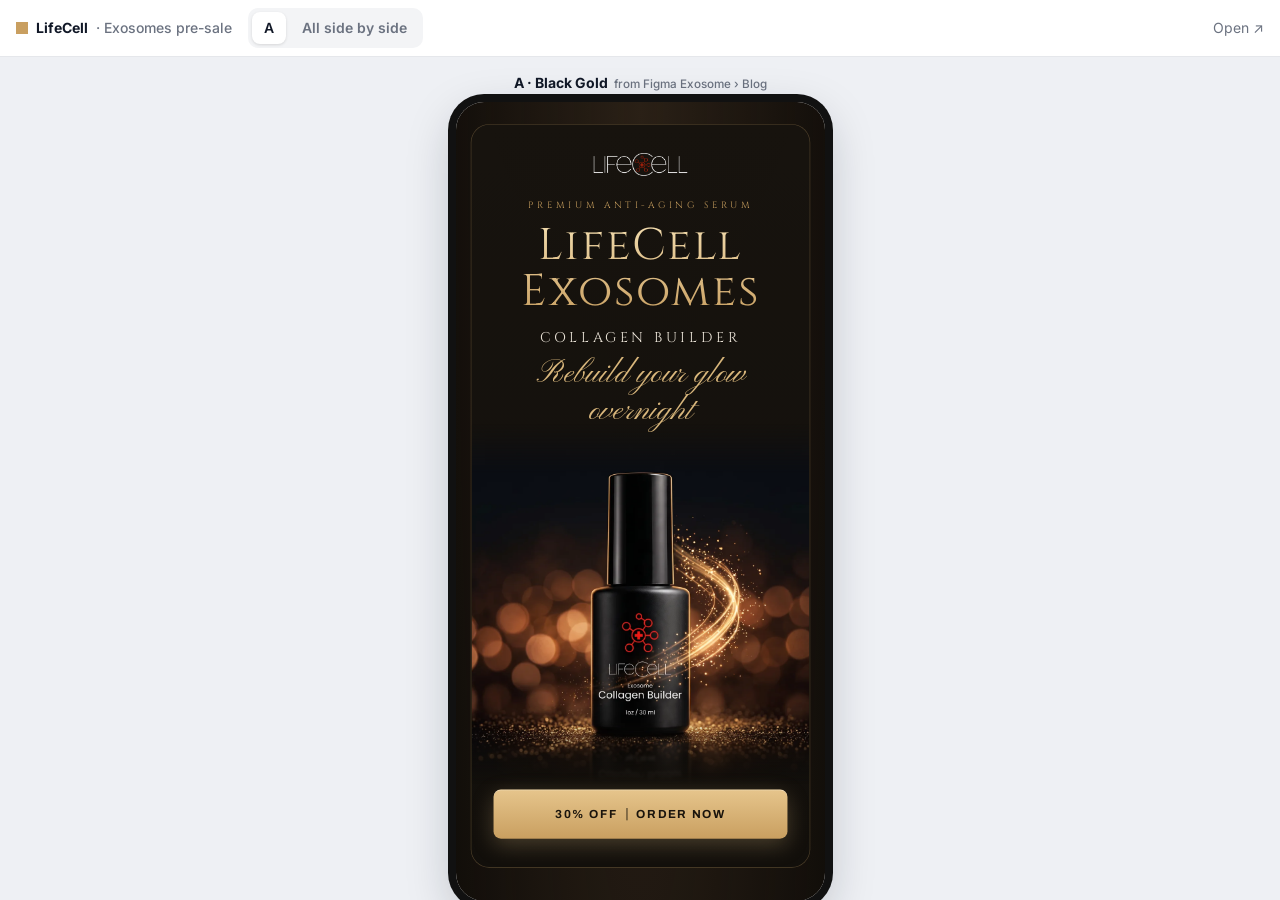
==== exosome/index.html @ 0a2d327c "Add Exosome pre-sale page (A · Black Gold) Co-Authored-By: Claude Opus 5.5 <noreply@anthropic.com>" ====
<!doctype html>
<html lang="en">
<head>
<meta charset="utf-8">
<meta name="viewport" content="width=device-width, initial-scale=1">
<meta name="robots" content="noindex, nofollow">
<title>LifeCell · Exosomes pre-sale</title>
<link rel="preconnect" href="https://fonts.googleapis.com"><link rel="preconnect" href="https://fonts.gstatic.com" crossorigin>
<link href="https://fonts.googleapis.com/css2?family=Inter:wght@400;500;600;700&display=swap" rel="stylesheet">
<style>
  :root { --bg: #EEF0F4; --bar: #FFFFFF; --ink: #111827; --muted: #6B7280; --line: #E5E7EB; --acc: #C99F60; }
  * { box-sizing: border-box; margin: 0; padding: 0; }
  html, body { height: 100%; }
  body { background: var(--bg); color: var(--ink); font: 14px/20px 'Inter', system-ui, sans-serif; display: flex; flex-direction: column; overflow: hidden; }
  .bar { flex: none; display: flex; align-items: center; gap: 16px; padding: 8px 16px; background: var(--bar); border-bottom: 1px solid var(--line); flex-wrap: wrap; }
  .brand { display: flex; align-items: center; gap: 8px; font-weight: 700; white-space: nowrap; }
  .brand i { width: 12px; height: 12px; background: var(--acc); display: inline-block; }
  .brand span { color: var(--muted); font-weight: 500; }
  .seg { display: inline-flex; background: #F3F4F6; border-radius: 10px; padding: 4px; gap: 4px; }
  .seg button { border: 0; background: transparent; padding: 6px 12px; border-radius: 8px; font: inherit; font-weight: 600; color: var(--muted); cursor: pointer; white-space: nowrap; }
  .seg button[aria-pressed="true"] { background: #FFFFFF; color: var(--ink); box-shadow: 0 1px 3px rgba(0,0,0,.12); }
  .spacer { flex: 1; }
  .tool { display: inline-flex; align-items: center; gap: 6px; color: var(--muted); font-weight: 600; text-decoration: none; cursor: pointer; background: none; border: 0; font: inherit; }
  .tool:hover { color: var(--ink); }
  .tool input { accent-color: var(--ink); }
  .stage { flex: 1; min-height: 0; display: flex; justify-content: center; align-items: stretch; gap: 24px; padding: 16px; overflow-x: auto; }
  .col { flex: none; display: flex; flex-direction: column; align-items: center; gap: 8px; min-height: 0; }
  .col .label { font-weight: 700; color: var(--ink); white-space: nowrap; }
  .col .label small { color: var(--muted); font-weight: 500; margin-left: 6px; }
  .phone { flex: 1; min-height: 0; position: relative; overflow: hidden; border-radius: 28px; background: #000; box-shadow: 0 0 0 8px #111, 0 16px 48px rgba(17,24,39,.25); }
  .phone iframe { position: absolute; left: 0; top: 0; width: 600px; border: 0; transform-origin: 0 0; background: #fff; }
  .note { position: fixed; left: 50%; bottom: 12px; transform: translateX(-50%); background: rgba(17,24,39,.88); color: #fff; padding: 6px 12px; border-radius: 8px; font-size: 12px; opacity: 0; transition: opacity .2s; pointer-events: none; }
  .note.show { opacity: 1; }
  @media (max-width: 700px) {
    .bar { gap: 8px; padding: 8px; }
    .brand span, .hide-sm { display: none; }
    .stage { padding: 0; gap: 0; }
    .phone { border-radius: 0; box-shadow: none; }
    .col .label { display: none; }
  }
</style>
</head>
<body>
<div class="bar">
  <div class="brand"><i></i>LifeCell <span>· Exosomes pre-sale</span></div>
  <div class="seg" id="seg"></div>
  <div class="spacer"></div>
  <label class="tool hide-sm" id="syncWrap" title="Scroll all designs together"><input type="checkbox" id="sync" checked> Sync scroll</label>
  <a class="tool" id="open" href="a/" target="_blank" rel="noopener">Open ↗</a>
</div>
<div class="stage" id="stage"></div>
<div class="note" id="note"></div>
<script>
const DESIGNS = [
  { id: 'a', name: 'A · Black Gold', desc: 'from Figma Exosome › Blog' },
];
const seg = document.getElementById('seg'), stage = document.getElementById('stage');
const small = () => window.matchMedia('(max-width: 700px)').matches;
const views = [...DESIGNS.map(d => ({ id: d.id, label: d.id.toUpperCase() })), { id: 'all', label: 'All side by side' }];
views.forEach(v => { const b = document.createElement('button'); b.textContent = v.label; b.dataset.id = v.id; b.onclick = () => { location.hash = v.id; }; seg.appendChild(b); });

let frames = [], syncing = false;
// below 700 px there is room for one phone only: the side-by-side view is not offered there
const available = () => views.filter(v => !(v.id === 'all' && small()));
let lastSingle = 'a';
function current() {
  const h = location.hash.slice(1);
  if (h === 'all' && small()) return lastSingle;
  return available().some(v => v.id === h) ? h : 'a';
}
function render() {
  const cur = current();
  if (cur !== 'all') lastSingle = cur;
  if (location.hash.slice(1) === 'all' && small()) history.replaceState(null, '', '#' + cur);
  [...seg.children].forEach(b => { b.hidden = b.dataset.id === 'all' && small(); b.setAttribute('aria-pressed', b.dataset.id === cur); });
  document.getElementById('syncWrap').style.display = cur === 'all' ? '' : 'none';
  document.getElementById('open').href = cur === 'all' ? 'a/index.html' : cur + '/index.html';
  const show = cur === 'all' ? DESIGNS : DESIGNS.filter(d => d.id === cur);
  stage.innerHTML = ''; frames = [];
  show.forEach(d => {
    const col = document.createElement('div'); col.className = 'col';
    col.innerHTML = `<div class="label">${d.name}<small>${d.desc}</small></div><div class="phone"><iframe src="${d.id}/index.html" title="${d.name}" loading="eager"></iframe></div>`;
    stage.appendChild(col); frames.push(col.querySelector('iframe'));
  });
  fit();
  frames.forEach(f => f.addEventListener('load', () => hook(f)));
}
function fit() {
  const cols = [...stage.querySelectorAll('.col')];
  const stageH = stage.clientHeight - (small() ? 0 : 16 + 28);
  cols.forEach(col => {
    const phone = col.querySelector('.phone'), f = phone.querySelector('iframe');
    let w;
    if (small()) w = stage.clientWidth;
    else {
      const byH = Math.round(stageH * 390 / 844);
      const byW = Math.floor((stage.clientWidth - 32 - 24 * (cols.length - 1)) / cols.length);
      w = Math.min(390, byH, byW);
    }
    const s = w / 600;
    phone.style.width = w + 'px';
    const h = small() ? stage.clientHeight : Math.min(stageH, Math.round(w * 844 / 390));
    phone.style.height = h + 'px'; phone.style.flex = 'none';
    f.style.transform = `scale(${s})`; f.style.height = Math.ceil(h / s) + 'px';
  });
}
function hook(f) {
  try {
    const w = f.contentWindow;
    w.addEventListener('scroll', () => {
      if (syncing || current() !== 'all' || !document.getElementById('sync').checked) return;
      const de = w.document.documentElement, r = w.scrollY / Math.max(1, de.scrollHeight - w.innerHeight);
      syncing = true;
      frames.forEach(o => { if (o !== f) { const ow = o.contentWindow, od = ow.document.documentElement; ow.scrollTo(0, r * (od.scrollHeight - ow.innerHeight)); } });
      requestAnimationFrame(() => { syncing = false; });
    }, { passive: true });
  } catch (e) { /* cross-origin (file://): no sync */ }
}
function note(t) { const n = document.getElementById('note'); n.textContent = t; n.classList.add('show'); clearTimeout(note.t); note.t = setTimeout(() => n.classList.remove('show'), 1200); }
document.addEventListener('keydown', e => {
  if (e.key !== 'ArrowLeft' && e.key !== 'ArrowRight') return;
  const list = available(), ids = list.map(v => v.id); let i = ids.indexOf(current());
  i = (i + (e.key === 'ArrowRight' ? 1 : -1) + ids.length) % ids.length;
  location.hash = ids[i]; note(list[i].label);
});
window.addEventListener('hashchange', render);
window.addEventListener('resize', fit);
// crossing the 700 px breakpoint switches between one phone and the side-by-side view, so rebuild the frames
window.matchMedia('(max-width: 700px)').addEventListener('change', render);
render();
</script>
</body>
</html>
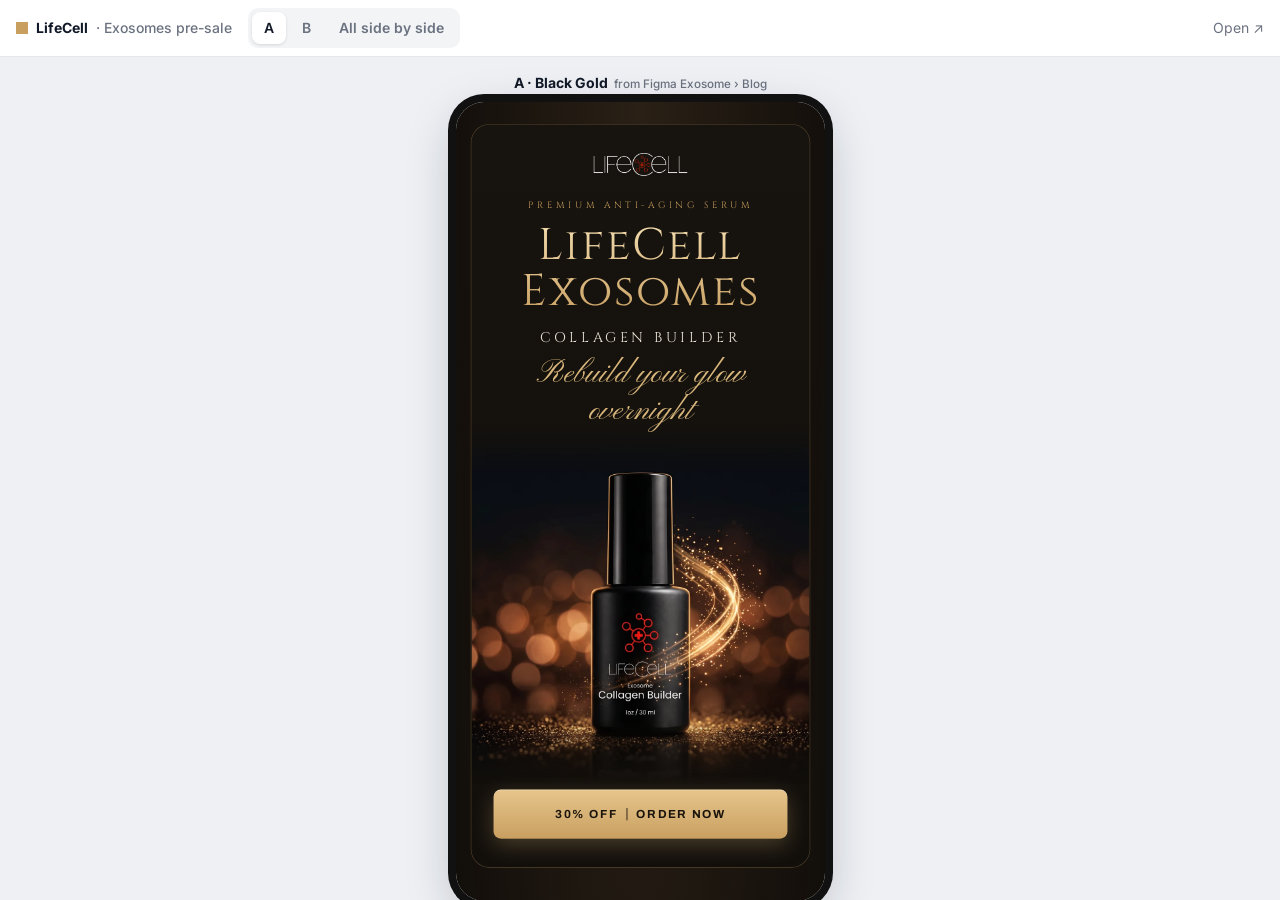
==== commit 6b462e08: "Add Exosome variant B · Ivory Gold Co-Authored-By: Claude Opus 5.5 <noreply@anthropic.com>" ====
--- a/exosome/index.html
+++ b/exosome/index.html
@@ -53,6 +53,7 @@
 <script>
 const DESIGNS = [
   { id: 'a', name: 'A · Black Gold', desc: 'from Figma Exosome › Blog' },
+  { id: 'b', name: 'B · Ivory Gold', desc: 'light ivory, dark hero' },
 ];
 const seg = document.getElementById('seg'), stage = document.getElementById('stage');
 const small = () => window.matchMedia('(max-width: 700px)').matches;
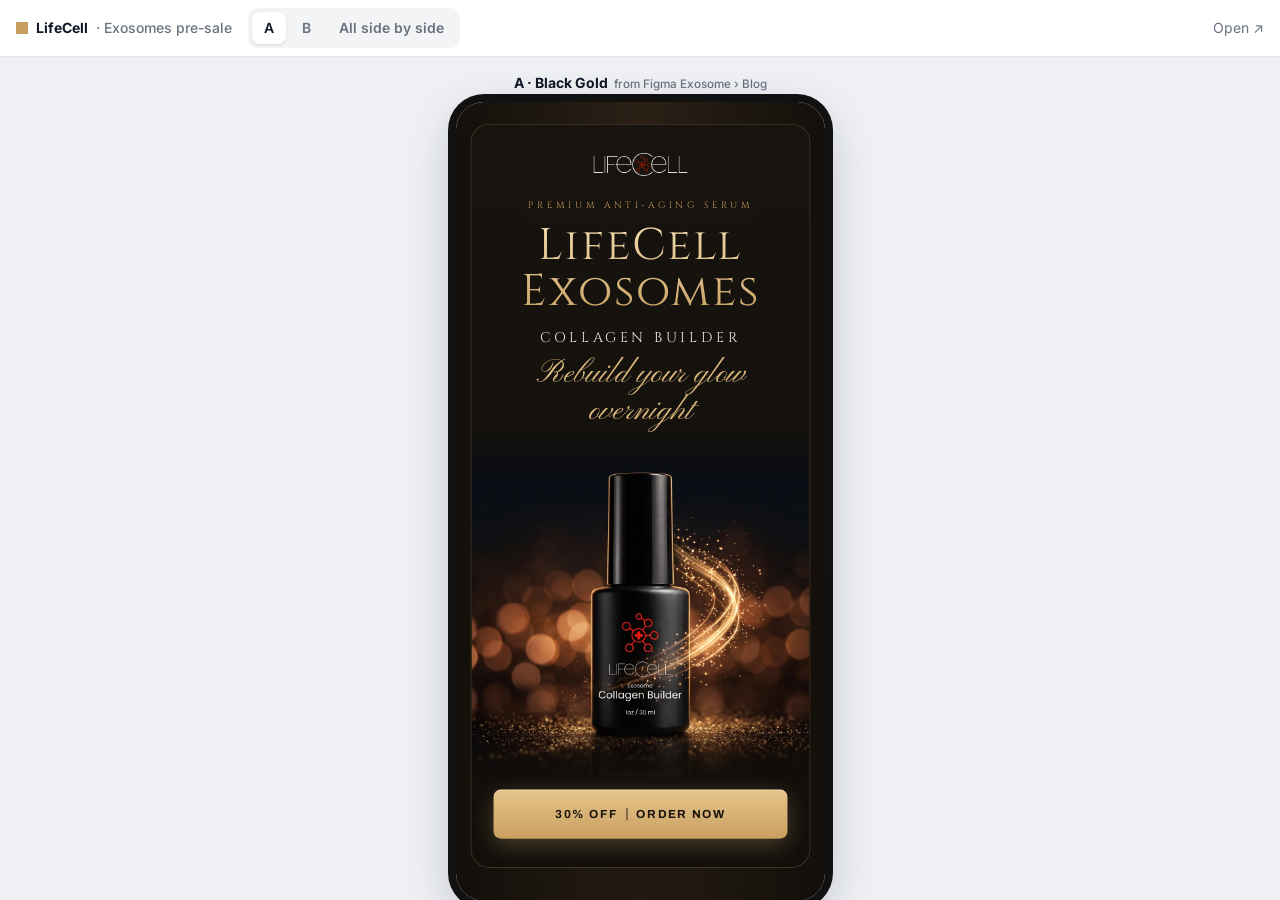
==== commit 2f1e3b78: "Rename variant B label Co-Authored-By: Claude Opus 5.5 <noreply@anthropic.com>" ====
--- a/exosome/index.html
+++ b/exosome/index.html
@@ -53,7 +53,7 @@
 <script>
 const DESIGNS = [
   { id: 'a', name: 'A · Black Gold', desc: 'from Figma Exosome › Blog' },
-  { id: 'b', name: 'B · Ivory Gold', desc: 'light ivory, dark hero' },
+  { id: 'b', name: 'B · Ivory Gold', desc: 'light gold luxury' },
 ];
 const seg = document.getElementById('seg'), stage = document.getElementById('stage');
 const small = () => window.matchMedia('(max-width: 700px)').matches;
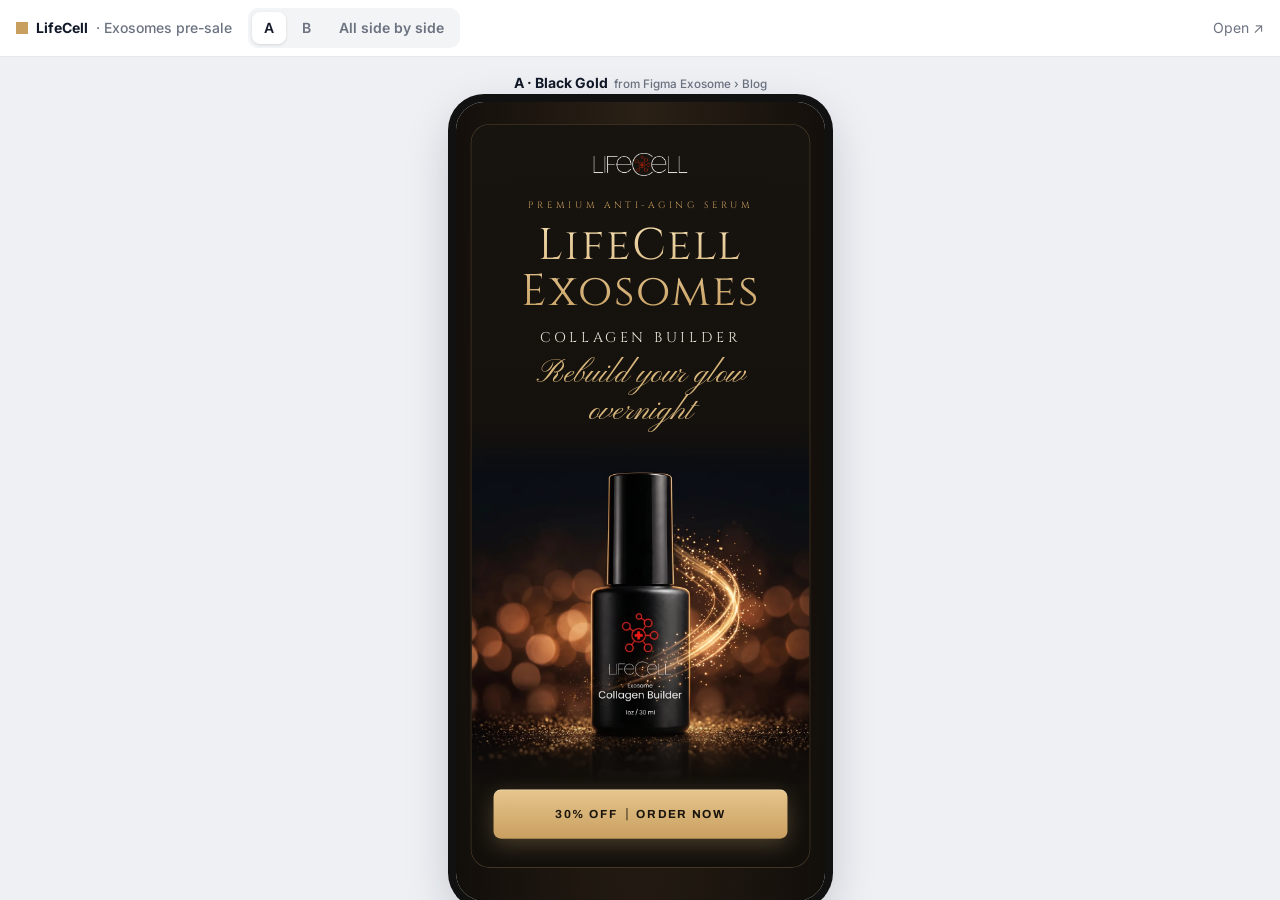
==== commit c7a7db9c: "Cache-bust viewer iframes and page stylesheets Co-Authored-By: Claude Opus 5.5 <noreply@anthropic.co" ====
--- a/exosome/index.html
+++ b/exosome/index.html
@@ -80,7 +80,7 @@
   stage.innerHTML = ''; frames = [];
   show.forEach(d => {
     const col = document.createElement('div'); col.className = 'col';
-    col.innerHTML = `<div class="label">${d.name}<small>${d.desc}</small></div><div class="phone"><iframe src="${d.id}/index.html" title="${d.name}" loading="eager"></iframe></div>`;
+    col.innerHTML = `<div class="label">${d.name}<small>${d.desc}</small></div><div class="phone"><iframe src="${d.id}/index.html?t=${Date.now()}" title="${d.name}" loading="eager"></iframe></div>`;
     stage.appendChild(col); frames.push(col.querySelector('iframe'));
   });
   fit();
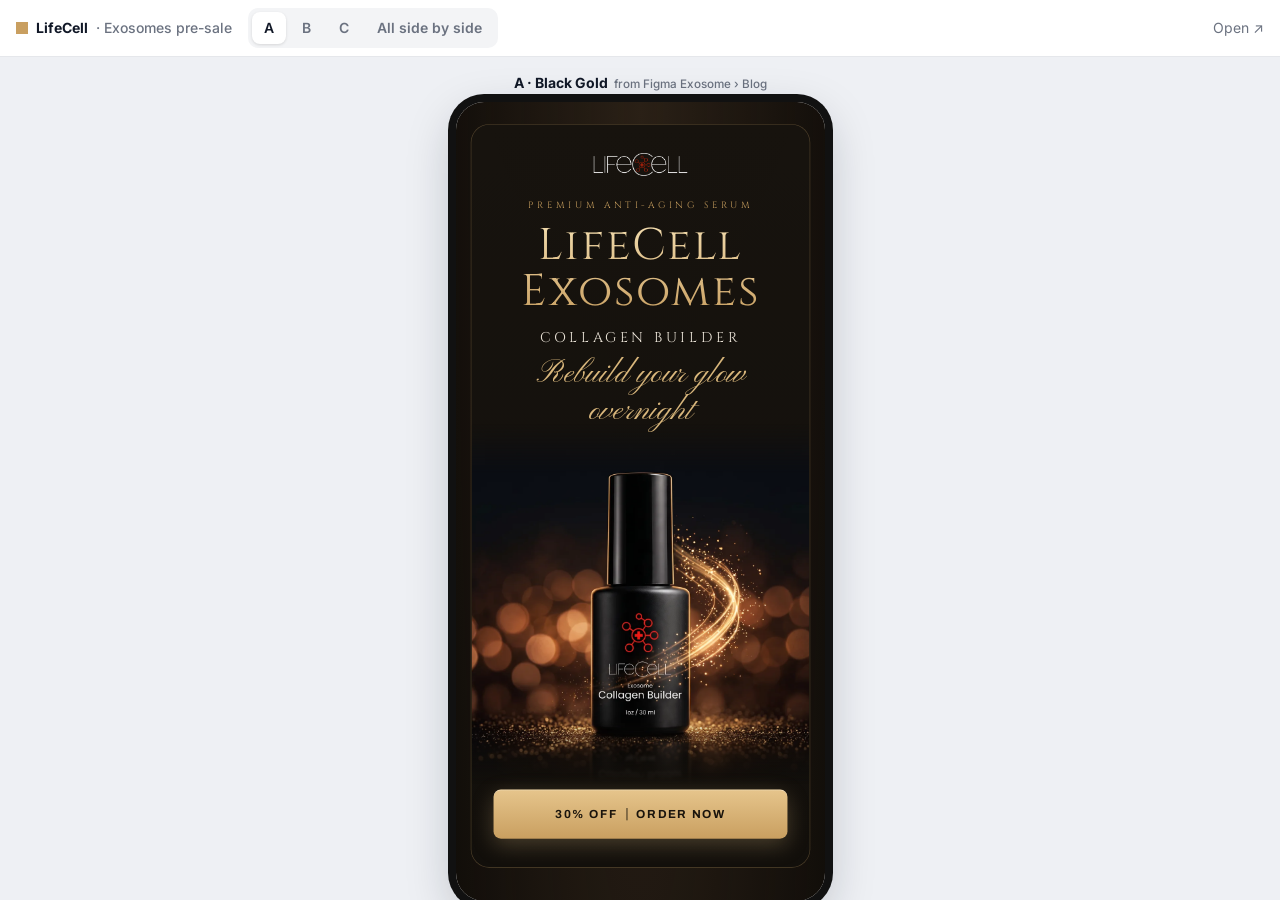
==== commit c2ef8ebe: "Add Exosome variant C · Rose Lab Co-Authored-By: Claude Opus 5.5 <noreply@anthropic.com>" ====
--- a/exosome/index.html
+++ b/exosome/index.html
@@ -54,6 +54,7 @@
 const DESIGNS = [
   { id: 'a', name: 'A · Black Gold', desc: 'from Figma Exosome › Blog' },
   { id: 'b', name: 'B · Ivory Gold', desc: 'light gold luxury' },
+  { id: 'c', name: 'C · Rose Lab', desc: 'pearl, rose & plum' },
 ];
 const seg = document.getElementById('seg'), stage = document.getElementById('stage');
 const small = () => window.matchMedia('(max-width: 700px)').matches;
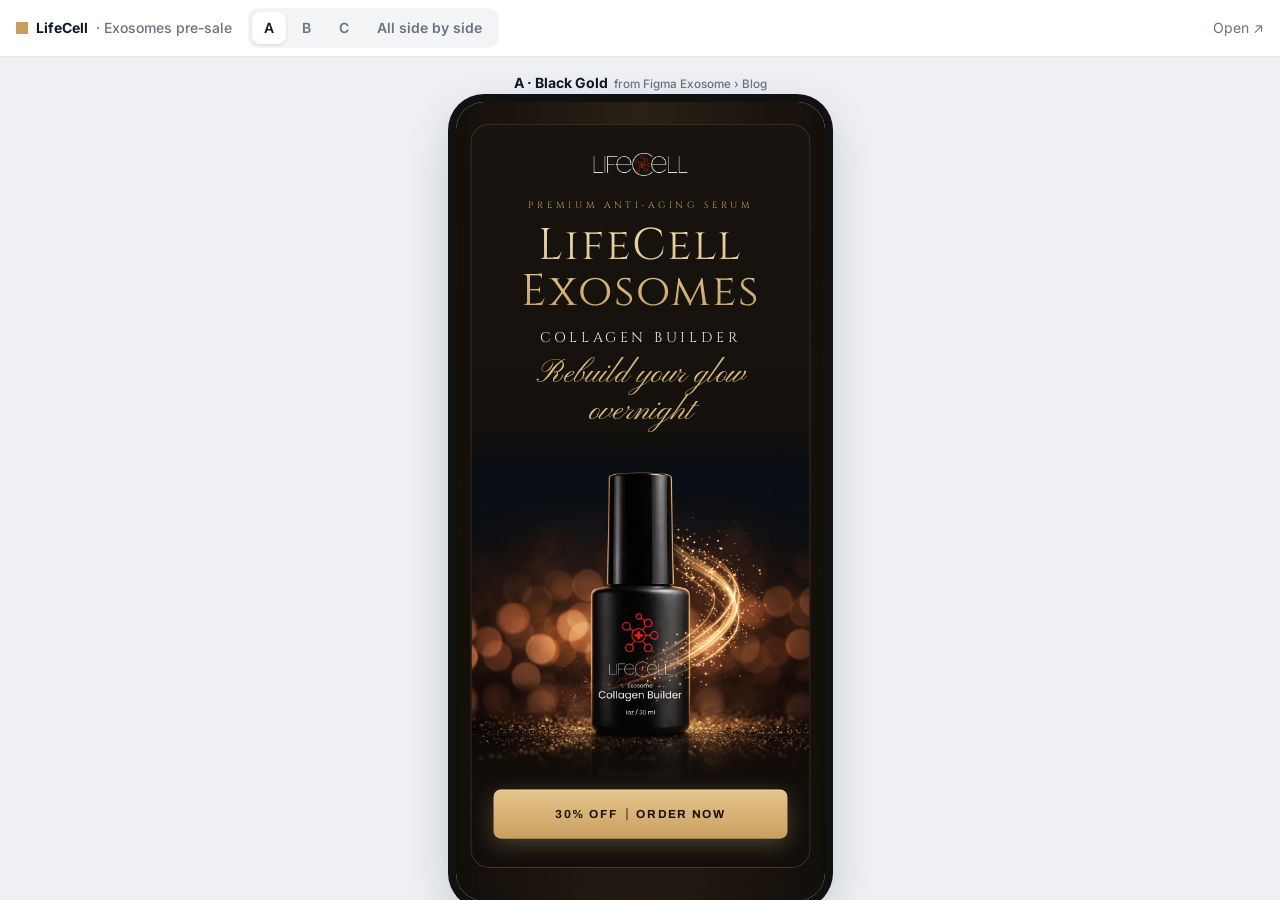
==== commit e020035b: "Viewer: logo links back to the pre-sale start page Co-Authored-By: Claude Opus 5.5 <noreply@anthropi" ====
--- a/exosome/index.html
+++ b/exosome/index.html
@@ -14,6 +14,8 @@
   body { background: var(--bg); color: var(--ink); font: 14px/20px 'Inter', system-ui, sans-serif; display: flex; flex-direction: column; overflow: hidden; }
   .bar { flex: none; display: flex; align-items: center; gap: 16px; padding: 8px 16px; background: var(--bar); border-bottom: 1px solid var(--line); flex-wrap: wrap; }
   .brand { display: flex; align-items: center; gap: 8px; font-weight: 700; white-space: nowrap; }
+  a.brand { color: inherit; text-decoration: none; }
+  a.brand:hover span { color: var(--ink); }
   .brand i { width: 12px; height: 12px; background: var(--acc); display: inline-block; }
   .brand span { color: var(--muted); font-weight: 500; }
   .seg { display: inline-flex; background: #F3F4F6; border-radius: 10px; padding: 4px; gap: 4px; }
@@ -42,7 +44,7 @@
 </head>
 <body>
 <div class="bar">
-  <div class="brand"><i></i>LifeCell <span>· Exosomes pre-sale</span></div>
+  <a class="brand" href="../index.html" title="All LifeCell pre-sale pages"><i></i>LifeCell <span>· Exosomes pre-sale</span></a>
   <div class="seg" id="seg"></div>
   <div class="spacer"></div>
   <label class="tool hide-sm" id="syncWrap" title="Scroll all designs together"><input type="checkbox" id="sync" checked> Sync scroll</label>
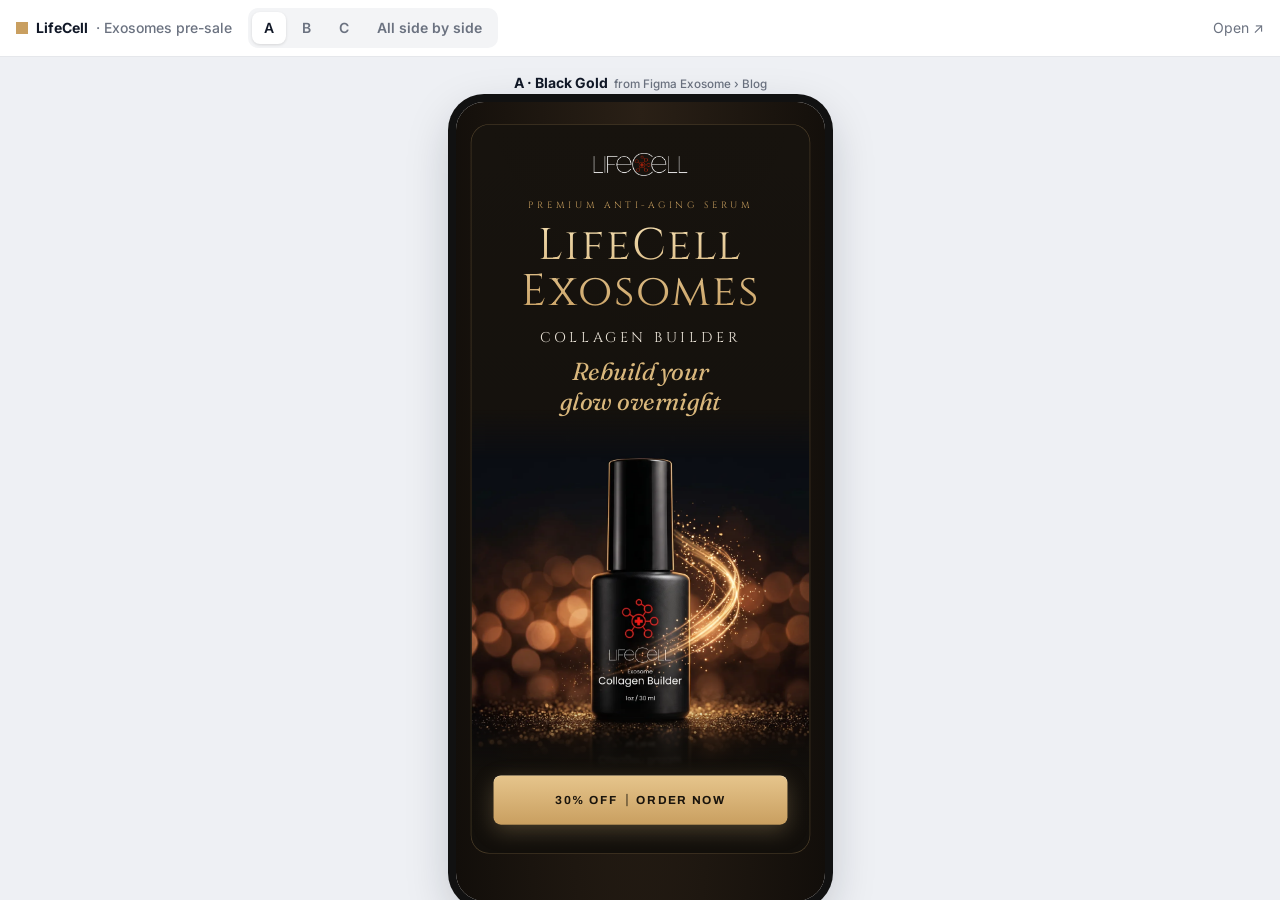
==== commit 35f467e6: "Exosome: C becomes Bordeaux Gold luxury; before/after images without dark corners Co-Authored-By: Cl" ====
--- a/exosome/index.html
+++ b/exosome/index.html
@@ -56,7 +56,7 @@
 const DESIGNS = [
   { id: 'a', name: 'A · Black Gold', desc: 'from Figma Exosome › Blog' },
   { id: 'b', name: 'B · Ivory Gold', desc: 'light gold luxury' },
-  { id: 'c', name: 'C · Rose Lab', desc: 'pearl, rose & plum' },
+  { id: 'c', name: 'C · Bordeaux Gold', desc: 'champagne, bordeaux & gold' },
 ];
 const seg = document.getElementById('seg'), stage = document.getElementById('stage');
 const small = () => window.matchMedia('(max-width: 700px)').matches;
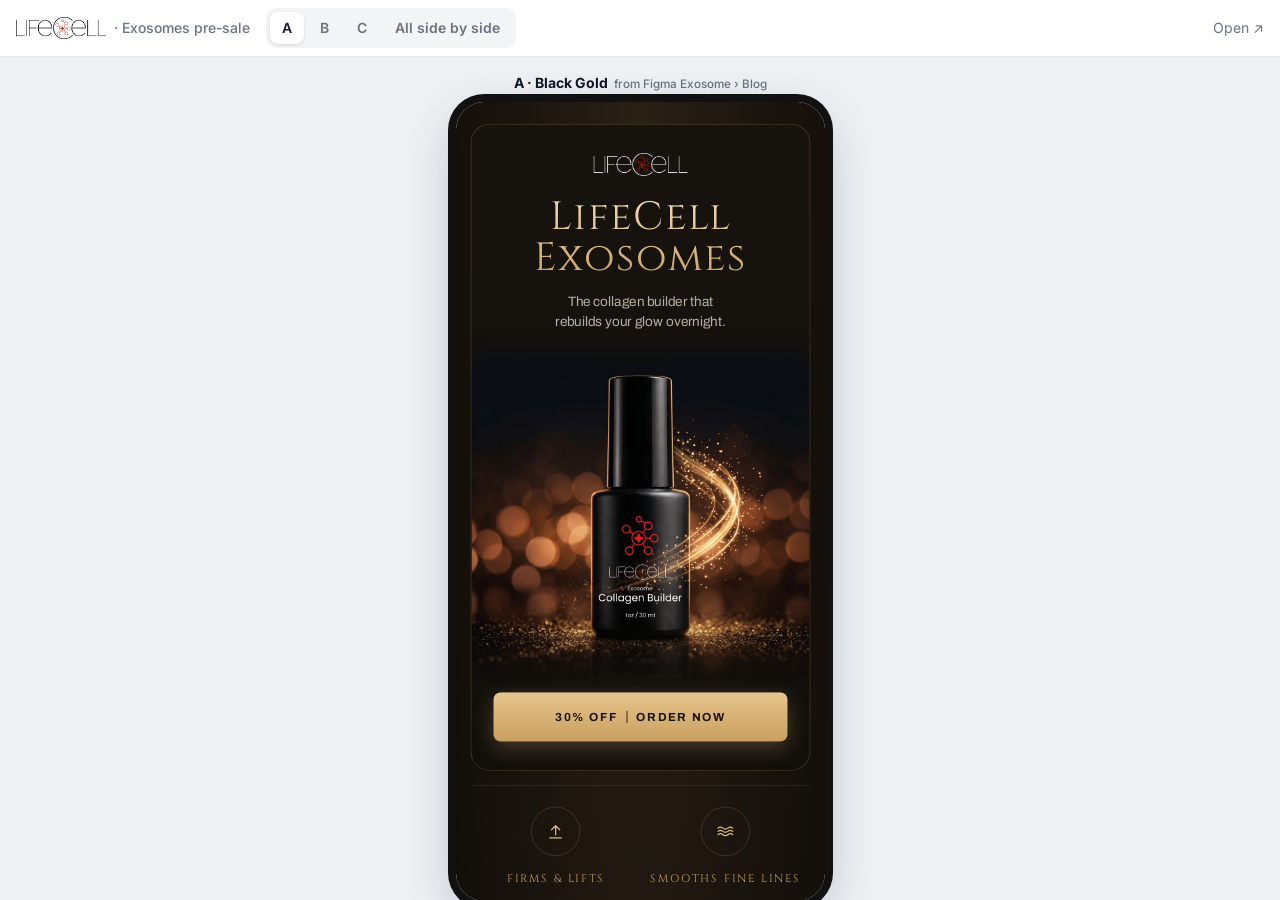
==== commit 61d923a0: "Exosome: thumb-friendly hero, 2 typefaces, full-bleed bordeaux C with new images, logo in viewer Co-" ====
--- a/exosome/index.html
+++ b/exosome/index.html
@@ -16,6 +16,7 @@
   .brand { display: flex; align-items: center; gap: 8px; font-weight: 700; white-space: nowrap; }
   a.brand { color: inherit; text-decoration: none; }
   a.brand:hover span { color: var(--ink); }
+  .brand-logo { height: 22px; width: auto; display: block; }
   .brand i { width: 12px; height: 12px; background: var(--acc); display: inline-block; }
   .brand span { color: var(--muted); font-weight: 500; }
   .seg { display: inline-flex; background: #F3F4F6; border-radius: 10px; padding: 4px; gap: 4px; }
@@ -44,7 +45,7 @@
 </head>
 <body>
 <div class="bar">
-  <a class="brand" href="../index.html" title="All LifeCell pre-sale pages"><i></i>LifeCell <span>· Exosomes pre-sale</span></a>
+  <a class="brand" href="../index.html" title="All LifeCell pre-sale pages"><img class="brand-logo" src="assets/logo-dark.png" alt="LifeCell" width="1227" height="299"> <span>· Exosomes pre-sale</span></a>
   <div class="seg" id="seg"></div>
   <div class="spacer"></div>
   <label class="tool hide-sm" id="syncWrap" title="Scroll all designs together"><input type="checkbox" id="sync" checked> Sync scroll</label>
